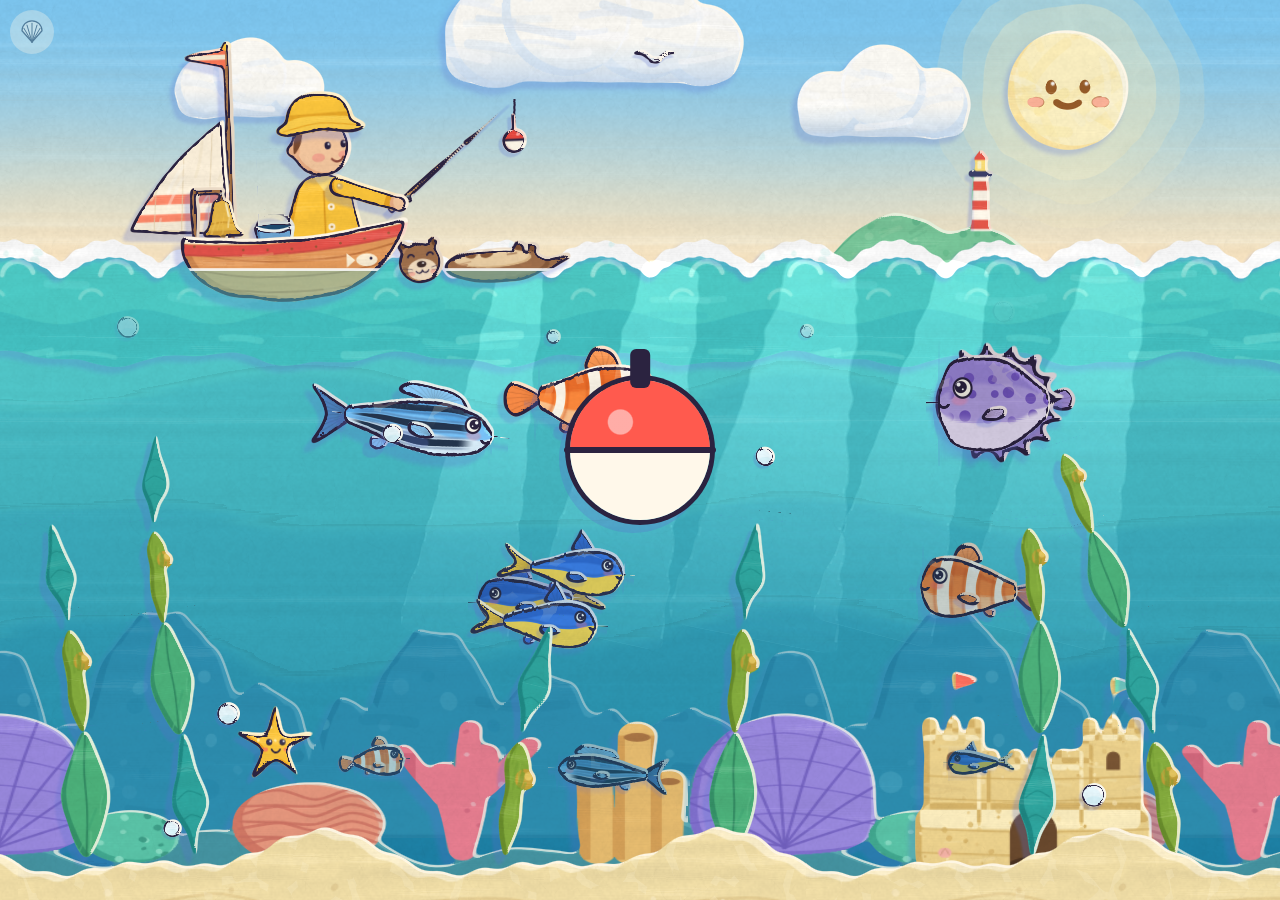
==== index.html @ 13b38cd4 "Publish build from source 8843544" ====
<!doctype html>
<html lang="en">
<head>
<meta charset="utf-8">
<meta name="viewport" content="width=device-width,initial-scale=1,viewport-fit=cover">
<meta name="theme-color" content="#7EC8F2">
<meta name="description" content="Fish, fish! A gentle fishing game for little ocean explorers.">
<title>Fish, fish!</title>
<link rel="icon" href="data:image/svg+xml,%3Csvg xmlns='http://www.w3.org/2000/svg' viewBox='0 0 64 64'%3E%3Ccircle cx='32' cy='38' r='20' fill='%23FFF8EA' stroke='%232B2340' stroke-width='4'/%3E%3Cpath d='M12 38a20 20 0 0 1 40 0z' fill='%23FF5A4E' stroke='%232B2340' stroke-width='4'/%3E%3Crect x='29' y='6' width='6' height='14' rx='3' fill='%232B2340'/%3E%3C/svg%3E">
<link rel="preload" href="fonts/TitanOne-Regular.ttf" as="font" type="font/ttf" crossorigin>
<link rel="stylesheet" href="app.css">
</head>
<body>
<canvas id="sea" aria-label="The sea. Tap a fish to catch it."></canvas>
<div id="ui"></div>
<noscript>Fish, fish! needs JavaScript. <a href="legacy/">Play the classic game</a>.</noscript>
<script type="module" src="app.js"></script>
<script nomodule>location.replace('legacy/');</script>
</body>
</html>
---- app.css ----
:root{--ink: #2B2340;--ui-ink: #24364F;--cream: #FFF8EA;--coral: #FF7A59;--sun: #FFC83D;--shadow: rgba(91, 111, 208, .28);--ring: .11em 0 0 var(--ink), .095em .055em 0 var(--ink), .055em .095em 0 var(--ink), 0 .11em 0 var(--ink), -.055em .095em 0 var(--ink), -.095em .055em 0 var(--ink), -.11em 0 0 var(--ink), -.095em -.055em 0 var(--ink), -.055em -.095em 0 var(--ink), 0 -.11em 0 var(--ink), .055em -.095em 0 var(--ink), .095em -.055em 0 var(--ink)}html,body{margin:0;height:100%;background:var(--cream);overflow:hidden;overscroll-behavior:none}body{-webkit-tap-highlight-color:transparent;-webkit-user-select:none;user-select:none;touch-action:none;-webkit-touch-callout:none}#sea{position:fixed;inset:0;width:100vw;height:100vh;height:100dvh;display:block;touch-action:none}#ui{position:fixed;inset:0;pointer-events:none;font-family:Titan One,Arial Rounded MT Bold,system-ui,sans-serif;color:var(--ui-ink)}#ui button{pointer-events:auto;border:0;padding:0;margin:0;cursor:pointer;font:inherit;color:inherit}#ui button:focus-visible{outline:4px solid var(--sun);outline-offset:4px}#ui [hidden]{display:none!important}.ink{color:var(--cream);text-shadow:var(--ring),-.1em .16em 0 var(--shadow)}.ink-dark{color:var(--ui-ink)}.caption{position:absolute;left:0;top:0;z-index:7;box-sizing:border-box;max-width:min(calc(100vw - 20px),17em);padding:.12em .25em .2em;font-size:var(--cap, 24px);line-height:1.12;letter-spacing:.01em;text-align:center;text-wrap:balance;opacity:0;transition:opacity .2s ease-out,transform .3s cubic-bezier(.3,.8,.3,1);will-change:transform}.caption.on{opacity:1}.play{position:absolute;left:50%;top:50%;z-index:6;width:min(140px,34vmin);height:min(140px,34vmin);transform:translate(-50%,-50%);border-radius:50%;box-shadow:0 0 0 5px var(--ink),-7px 9px 0 4px var(--shadow);background:radial-gradient(circle at 36% 30%,#ffffff80 0 9%,transparent 10%),linear-gradient(#FF5A4E 0 50%,var(--cream) 50%);animation:pulse .667s ease-in-out infinite alternate}.play-cap{position:absolute;left:50%;top:-22%;width:14%;height:28%;transform:translate(-50%);border-radius:6px;background:var(--ink)}.play:after{content:"";position:absolute;left:-4%;right:-4%;top:48%;height:4%;border-radius:4px;background:var(--ink)}@keyframes pulse{0%{transform:translate(-50%,-50%) scale(1)}to{transform:translate(-50%,-50%) scale(1.06)}}.pebble{position:absolute;z-index:6;width:72px;height:72px;display:grid;place-items:center;border-radius:30px 26px 29px 25px;background:var(--cream);box-shadow:inset 0 0 0 4px #e9d9bc,inset 0 -6px #f1e4cb,-5px 6px 0 var(--shadow);transition:transform .12s}.pebble svg{width:60%;height:60%}.pebble.pressed{transform:scale(.92)}.to-house{right:max(14px,env(safe-area-inset-right));top:max(14px,env(safe-area-inset-top))}.to-bait{left:max(64px,calc(env(safe-area-inset-left) + 54px));top:max(14px,env(safe-area-inset-top))}.to-bait{transition:transform .12s,opacity .3s}.to-bait.aside{opacity:0;pointer-events:none!important}.to-bait.glow{box-shadow:inset 0 0 0 4px #e9d9bc,inset 0 -6px #f1e4cb,-5px 6px 0 var(--shadow),0 0 0 6px #ffc83d99;animation:baitglow .667s ease-in-out infinite alternate}@keyframes baitglow{0%{transform:scale(1)}to{transform:scale(1.07)}}.to-boat{left:max(12px,env(safe-area-inset-left));top:max(12px,env(safe-area-inset-top));width:96px;height:96px;border-radius:40px 34px 38px 33px}.badge{position:absolute;right:-7px;top:-7px;min-width:34px;height:34px;padding:0 4px;box-sizing:border-box;border-radius:17px;background:var(--sun);font-size:24px;line-height:34px;text-align:center;box-shadow:0 0 0 3px var(--cream),-3px 4px 0 var(--shadow)}.pop-in{animation:popin .6s cubic-bezier(.34,1.56,.64,1)}.pop-in:after{content:"";position:absolute;inset:-14px;border-radius:40px;border:4px dotted var(--sun);animation:sparkle .9s ease-out forwards;pointer-events:none}.bounce{animation:bounce .5s cubic-bezier(.34,1.56,.64,1)}.wiggle{animation:wiggle .9s ease-in-out}@keyframes popin{0%{transform:scale(0)}to{transform:scale(1)}}@keyframes sparkle{0%{opacity:1;transform:scale(.8) rotate(0)}to{opacity:0;transform:scale(1.35) rotate(25deg)}}@keyframes bounce{0%{transform:scale(1)}35%{transform:scale(1.18,.88)}70%{transform:scale(.94,1.06)}to{transform:scale(1)}}@keyframes wiggle{0%,to{transform:rotate(0)}20%{transform:rotate(-9deg)}40%{transform:rotate(8deg)}60%{transform:rotate(-5deg)}80%{transform:rotate(3deg)}}.shell{position:absolute;z-index:6;left:max(10px,env(safe-area-inset-left));top:max(10px,env(safe-area-inset-top));width:44px;height:44px;border-radius:50%;display:grid;place-items:center;opacity:.5;background:#fff8eaa6!important;touch-action:none}.shell svg{grid-area:1 / 1;width:30px;height:30px}.shell .ring{width:44px;height:44px;transform:rotate(-90deg)}.shell .ring circle{fill:none;stroke:var(--coral);stroke-width:4;stroke-linecap:round;stroke-dasharray:132;stroke-dashoffset:132;transition:stroke-dashoffset .25s}.shell.holding{opacity:1}.shell.holding .ring circle{stroke-dashoffset:0;transition:stroke-dashoffset 2s linear}.parent{position:absolute;inset:0;z-index:9;display:grid;place-items:center;background:#24364f73;pointer-events:auto}.parent-card{box-sizing:border-box;width:min(420px,calc(100% - 24px));max-height:calc(100% - 24px);overflow:auto;padding:18px 20px;border-radius:18px;background:var(--cream);color:var(--ui-ink);box-shadow:-6px 8px 0 var(--shadow);font:16px/1.35 system-ui,-apple-system,Segoe UI,Roboto,sans-serif;-webkit-user-select:text;user-select:text}.parent-card h2{margin:0 0 8px;font:22px Titan One,system-ui,sans-serif}.pc-row{display:flex;align-items:center;justify-content:space-between;gap:12px;min-height:48px;border-bottom:1px solid #E9D9BC}.pc-row input[type=range]{width:55%;height:40px;accent-color:var(--coral)}.pc-row select{min-height:40px;font:inherit;border-radius:8px;border:1px solid #D9C7A6;background:#fff;color:inherit}.pc-check{justify-content:flex-start}.pc-check input{width:24px;height:24px;accent-color:var(--coral)}.pc-note{margin:12px 0;font-size:13px;opacity:.8}#ui .pc-done{width:100%;min-height:48px;border-radius:12px;background:var(--coral);color:var(--cream);font:20px Titan One,system-ui,sans-serif}@media (max-height: 560px){.parent-card{width:min(760px,calc(100% - 24px));padding:12px 18px}.parent-card h2{margin:0 0 2px;font-size:20px}.pc-rows{display:grid;grid-template-columns:1fr 1fr;column-gap:28px}.pc-row{min-height:44px}.pc-note{margin:6px 0 8px;font-size:12px}#ui .pc-done{min-height:44px}}.fishhouse{position:absolute;inset:0;z-index:5;pointer-events:auto;overflow:hidden;background:linear-gradient(#b9853f,#e9c27a 40%,#b9853f) 0 calc(var(--f, 120px) * .12) / 100% 6px no-repeat,radial-gradient(circle,#F0C9AE 0 3px,transparent 3.5px) 14px 20px / 56px 56px,repeating-linear-gradient(90deg,#f7ebd8 0 28px,#f2e2c7 28px 56px);animation:housein .35s ease-out}.floor{position:absolute;left:0;right:0;bottom:0;height:5%;min-height:14px;background:repeating-linear-gradient(90deg,#b07a4a 0 70px,#a06d41 70px 72px),#b07a4a;box-shadow:0 -4px #8e5f37}.wall{position:absolute;inset:0}@keyframes housein{0%{opacity:0;transform:scale(1.03)}to{opacity:1;transform:none}}.frame{position:absolute;left:0;top:0;width:var(--cw);height:var(--ch);background:none}.frame .string{position:absolute;left:50%;top:0;width:calc(var(--f) * .7);height:calc(var(--f) * .08);transform:translate(-50%);overflow:visible}.frame .string path{fill:none;stroke:#8e6a3e;stroke-width:2;vector-effect:non-scaling-stroke}.frame .string circle{fill:#8e6a3e}.frame .gilt{position:absolute;left:calc((var(--cw) - var(--f)) / 2);top:calc(var(--f) * .07);width:var(--f);height:var(--f);box-sizing:border-box;padding:calc(var(--f) * .085);border-radius:5px;background:linear-gradient(135deg,#e9c27a,#f8e2a6 22%,#c9974f 48%,#ebc67f 70%,#b9853f);box-shadow:inset 0 0 0 2px #b9853f,-6px 8px 0 var(--shadow);transform:rotate(var(--rot, 0deg));transition:box-shadow .2s}.frame .gilt:after{content:"";position:absolute;inset:calc(var(--f) * .032);border:3px dotted #FFF3C9E6;border-radius:3px;pointer-events:none}.frame .mat{position:relative;display:grid;place-items:center;width:100%;height:100%;overflow:hidden;background:#fff6e6;box-shadow:inset 1px 3px 8px #8a643033}.frame canvas{width:100%;height:100%;transform:scale(var(--k, 1.12))}.frame .hint{position:absolute;right:4%;bottom:4%;width:28%;height:28%}.frame .hint svg{width:100%;height:100%}.frame.found .hint{display:none}.frame .count{position:absolute;z-index:1;right:calc((var(--cw) - var(--f)) / 2 - 12px);top:calc(var(--f) * .07 - 12px);min-width:max(44px,calc(var(--f) * .3));height:max(44px,calc(var(--f) * .3));padding:0 6px;box-sizing:border-box;border-radius:999px;display:grid;place-items:center;background:var(--sun);font-size:max(24px,calc(var(--f) * .14));line-height:1;box-shadow:0 0 0 3px var(--cream),-3px 4px 0 var(--shadow)}.frame .tape{position:absolute;z-index:1;left:50%;top:calc(var(--f) * 1.07 - max(16px,var(--f) * .1));transform:translate(-50%) rotate(-2deg);min-width:calc(var(--f) * .6);height:max(32px,calc(var(--f) * .2));padding:0 .35em;box-sizing:border-box;display:grid;place-items:center;border-radius:3px;background:repeating-linear-gradient(90deg,#8A6A1E 0 2px,transparent 2px 10px) 0 0 / 100% 22% no-repeat,#ffd45e;box-shadow:-3px 4px 0 var(--shadow);font-size:max(24px,calc(var(--tag) * .9));line-height:1;white-space:nowrap}.frame .tag{position:absolute;left:50%;top:calc(var(--f) * 1.07 + max(16px,var(--f) * .1) + 6px);transform:translate(-50%) rotate(var(--rot, 0deg));padding:.08em .45em .14em;border-radius:.35em;background:var(--cream);color:var(--ui-ink);font-size:var(--tag);line-height:1.1;white-space:nowrap;box-shadow:-3px 4px 0 var(--shadow)}.frame:not(.found) .tag{color:#24364fcc}.frame.glow .gilt{box-shadow:inset 0 0 0 2px #b9853f,0 0 0 5px #fff3c4,0 0 26px 10px #ffc83dcc}.frame.alive canvas{animation:alive .9s ease-in-out}.frame:active .gilt{transform:rotate(var(--rot, 0deg)) scale(.97)}@keyframes alive{0%,to{transform:scale(var(--k, 1.12)) rotate(0)}25%{transform:scale(var(--k, 1.12)) rotate(-6deg) translate(-3%)}60%{transform:scale(var(--k, 1.12)) rotate(5deg) translate(3%)}}.sr{position:absolute!important;width:1px;height:1px;margin:-1px;padding:0;overflow:hidden;clip:rect(0 0 0 0);white-space:nowrap;border:0}.rm *,.rm *:before,.rm *:after{animation:none!important;transition:none!important}.rm .shell.holding .ring circle{transition:stroke-dashoffset 2s linear!important}@media (prefers-reduced-motion: reduce){.play,.fishhouse{animation:none}.caption{transition:opacity .2s}}
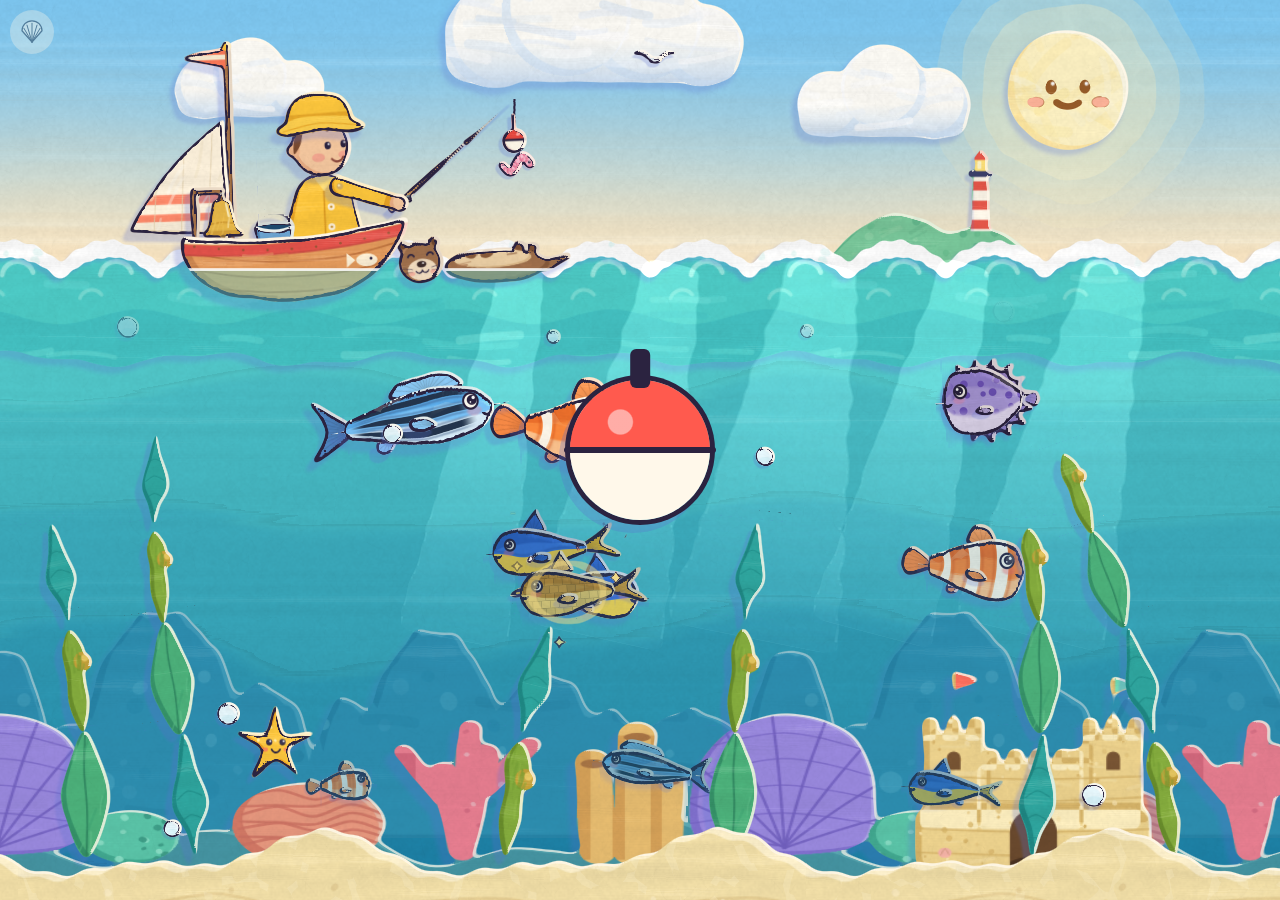
==== commit e8afa50e: "Publish build from source 41d0cc7" ====
--- a/index.html
+++ b/index.html
@@ -14,6 +14,18 @@
 <canvas id="sea" aria-label="The sea. Tap a fish to catch it."></canvas>
 <div id="ui"></div>
 <noscript>Fish, fish! needs JavaScript. <a href="legacy/">Play the classic game</a>.</noscript>
+<link rel="modulepreload" href="chunks/chunk-26NFDJY2.js">
+<link rel="modulepreload" href="chunks/chunk-4QNV5HJK.js">
+<link rel="modulepreload" href="chunks/chunk-6YG2UMKJ.js">
+<link rel="modulepreload" href="chunks/chunk-BCVHELNS.js">
+<link rel="modulepreload" href="chunks/chunk-CMGGRLRL.js">
+<link rel="modulepreload" href="chunks/chunk-DDT7ICT4.js">
+<link rel="modulepreload" href="chunks/chunk-ESL3A3WY.js">
+<link rel="modulepreload" href="chunks/chunk-MYTQHYA6.js">
+<link rel="modulepreload" href="chunks/chunk-RKHXBYIR.js">
+<link rel="modulepreload" href="chunks/chunk-SCRMUO7F.js">
+<link rel="modulepreload" href="chunks/chunk-T3AFY7NV.js">
+<link rel="modulepreload" href="chunks/chunk-URKZX5PR.js">
 <script type="module" src="app.js"></script>
 <script nomodule>location.replace('legacy/');</script>
 </body>
--- a/app.css
+++ b/app.css
@@ -1 +1 @@
-:root{--ink: #2B2340;--ui-ink: #24364F;--cream: #FFF8EA;--coral: #FF7A59;--sun: #FFC83D;--shadow: rgba(91, 111, 208, .28);--ring: .11em 0 0 var(--ink), .095em .055em 0 var(--ink), .055em .095em 0 var(--ink), 0 .11em 0 var(--ink), -.055em .095em 0 var(--ink), -.095em .055em 0 var(--ink), -.11em 0 0 var(--ink), -.095em -.055em 0 var(--ink), -.055em -.095em 0 var(--ink), 0 -.11em 0 var(--ink), .055em -.095em 0 var(--ink), .095em -.055em 0 var(--ink)}html,body{margin:0;height:100%;background:var(--cream);overflow:hidden;overscroll-behavior:none}body{-webkit-tap-highlight-color:transparent;-webkit-user-select:none;user-select:none;touch-action:none;-webkit-touch-callout:none}#sea{position:fixed;inset:0;width:100vw;height:100vh;height:100dvh;display:block;touch-action:none}#ui{position:fixed;inset:0;pointer-events:none;font-family:Titan One,Arial Rounded MT Bold,system-ui,sans-serif;color:var(--ui-ink)}#ui button{pointer-events:auto;border:0;padding:0;margin:0;cursor:pointer;font:inherit;color:inherit}#ui button:focus-visible{outline:4px solid var(--sun);outline-offset:4px}#ui [hidden]{display:none!important}.ink{color:var(--cream);text-shadow:var(--ring),-.1em .16em 0 var(--shadow)}.ink-dark{color:var(--ui-ink)}.caption{position:absolute;left:0;top:0;z-index:7;box-sizing:border-box;max-width:min(calc(100vw - 20px),17em);padding:.12em .25em .2em;font-size:var(--cap, 24px);line-height:1.12;letter-spacing:.01em;text-align:center;text-wrap:balance;opacity:0;transition:opacity .2s ease-out,transform .3s cubic-bezier(.3,.8,.3,1);will-change:transform}.caption.on{opacity:1}.play{position:absolute;left:50%;top:50%;z-index:6;width:min(140px,34vmin);height:min(140px,34vmin);transform:translate(-50%,-50%);border-radius:50%;box-shadow:0 0 0 5px var(--ink),-7px 9px 0 4px var(--shadow);background:radial-gradient(circle at 36% 30%,#ffffff80 0 9%,transparent 10%),linear-gradient(#FF5A4E 0 50%,var(--cream) 50%);animation:pulse .667s ease-in-out infinite alternate}.play-cap{position:absolute;left:50%;top:-22%;width:14%;height:28%;transform:translate(-50%);border-radius:6px;background:var(--ink)}.play:after{content:"";position:absolute;left:-4%;right:-4%;top:48%;height:4%;border-radius:4px;background:var(--ink)}@keyframes pulse{0%{transform:translate(-50%,-50%) scale(1)}to{transform:translate(-50%,-50%) scale(1.06)}}.pebble{position:absolute;z-index:6;width:72px;height:72px;display:grid;place-items:center;border-radius:30px 26px 29px 25px;background:var(--cream);box-shadow:inset 0 0 0 4px #e9d9bc,inset 0 -6px #f1e4cb,-5px 6px 0 var(--shadow);transition:transform .12s}.pebble svg{width:60%;height:60%}.pebble.pressed{transform:scale(.92)}.to-house{right:max(14px,env(safe-area-inset-right));top:max(14px,env(safe-area-inset-top))}.to-bait{left:max(64px,calc(env(safe-area-inset-left) + 54px));top:max(14px,env(safe-area-inset-top))}.to-bait{transition:transform .12s,opacity .3s}.to-bait.aside{opacity:0;pointer-events:none!important}.to-bait.glow{box-shadow:inset 0 0 0 4px #e9d9bc,inset 0 -6px #f1e4cb,-5px 6px 0 var(--shadow),0 0 0 6px #ffc83d99;animation:baitglow .667s ease-in-out infinite alternate}@keyframes baitglow{0%{transform:scale(1)}to{transform:scale(1.07)}}.to-boat{left:max(12px,env(safe-area-inset-left));top:max(12px,env(safe-area-inset-top));width:96px;height:96px;border-radius:40px 34px 38px 33px}.badge{position:absolute;right:-7px;top:-7px;min-width:34px;height:34px;padding:0 4px;box-sizing:border-box;border-radius:17px;background:var(--sun);font-size:24px;line-height:34px;text-align:center;box-shadow:0 0 0 3px var(--cream),-3px 4px 0 var(--shadow)}.pop-in{animation:popin .6s cubic-bezier(.34,1.56,.64,1)}.pop-in:after{content:"";position:absolute;inset:-14px;border-radius:40px;border:4px dotted var(--sun);animation:sparkle .9s ease-out forwards;pointer-events:none}.bounce{animation:bounce .5s cubic-bezier(.34,1.56,.64,1)}.wiggle{animation:wiggle .9s ease-in-out}@keyframes popin{0%{transform:scale(0)}to{transform:scale(1)}}@keyframes sparkle{0%{opacity:1;transform:scale(.8) rotate(0)}to{opacity:0;transform:scale(1.35) rotate(25deg)}}@keyframes bounce{0%{transform:scale(1)}35%{transform:scale(1.18,.88)}70%{transform:scale(.94,1.06)}to{transform:scale(1)}}@keyframes wiggle{0%,to{transform:rotate(0)}20%{transform:rotate(-9deg)}40%{transform:rotate(8deg)}60%{transform:rotate(-5deg)}80%{transform:rotate(3deg)}}.shell{position:absolute;z-index:6;left:max(10px,env(safe-area-inset-left));top:max(10px,env(safe-area-inset-top));width:44px;height:44px;border-radius:50%;display:grid;place-items:center;opacity:.5;background:#fff8eaa6!important;touch-action:none}.shell svg{grid-area:1 / 1;width:30px;height:30px}.shell .ring{width:44px;height:44px;transform:rotate(-90deg)}.shell .ring circle{fill:none;stroke:var(--coral);stroke-width:4;stroke-linecap:round;stroke-dasharray:132;stroke-dashoffset:132;transition:stroke-dashoffset .25s}.shell.holding{opacity:1}.shell.holding .ring circle{stroke-dashoffset:0;transition:stroke-dashoffset 2s linear}.parent{position:absolute;inset:0;z-index:9;display:grid;place-items:center;background:#24364f73;pointer-events:auto}.parent-card{box-sizing:border-box;width:min(420px,calc(100% - 24px));max-height:calc(100% - 24px);overflow:auto;padding:18px 20px;border-radius:18px;background:var(--cream);color:var(--ui-ink);box-shadow:-6px 8px 0 var(--shadow);font:16px/1.35 system-ui,-apple-system,Segoe UI,Roboto,sans-serif;-webkit-user-select:text;user-select:text}.parent-card h2{margin:0 0 8px;font:22px Titan One,system-ui,sans-serif}.pc-row{display:flex;align-items:center;justify-content:space-between;gap:12px;min-height:48px;border-bottom:1px solid #E9D9BC}.pc-row input[type=range]{width:55%;height:40px;accent-color:var(--coral)}.pc-row select{min-height:40px;font:inherit;border-radius:8px;border:1px solid #D9C7A6;background:#fff;color:inherit}.pc-check{justify-content:flex-start}.pc-check input{width:24px;height:24px;accent-color:var(--coral)}.pc-note{margin:12px 0;font-size:13px;opacity:.8}#ui .pc-done{width:100%;min-height:48px;border-radius:12px;background:var(--coral);color:var(--cream);font:20px Titan One,system-ui,sans-serif}@media (max-height: 560px){.parent-card{width:min(760px,calc(100% - 24px));padding:12px 18px}.parent-card h2{margin:0 0 2px;font-size:20px}.pc-rows{display:grid;grid-template-columns:1fr 1fr;column-gap:28px}.pc-row{min-height:44px}.pc-note{margin:6px 0 8px;font-size:12px}#ui .pc-done{min-height:44px}}.fishhouse{position:absolute;inset:0;z-index:5;pointer-events:auto;overflow:hidden;background:linear-gradient(#b9853f,#e9c27a 40%,#b9853f) 0 calc(var(--f, 120px) * .12) / 100% 6px no-repeat,radial-gradient(circle,#F0C9AE 0 3px,transparent 3.5px) 14px 20px / 56px 56px,repeating-linear-gradient(90deg,#f7ebd8 0 28px,#f2e2c7 28px 56px);animation:housein .35s ease-out}.floor{position:absolute;left:0;right:0;bottom:0;height:5%;min-height:14px;background:repeating-linear-gradient(90deg,#b07a4a 0 70px,#a06d41 70px 72px),#b07a4a;box-shadow:0 -4px #8e5f37}.wall{position:absolute;inset:0}@keyframes housein{0%{opacity:0;transform:scale(1.03)}to{opacity:1;transform:none}}.frame{position:absolute;left:0;top:0;width:var(--cw);height:var(--ch);background:none}.frame .string{position:absolute;left:50%;top:0;width:calc(var(--f) * .7);height:calc(var(--f) * .08);transform:translate(-50%);overflow:visible}.frame .string path{fill:none;stroke:#8e6a3e;stroke-width:2;vector-effect:non-scaling-stroke}.frame .string circle{fill:#8e6a3e}.frame .gilt{position:absolute;left:calc((var(--cw) - var(--f)) / 2);top:calc(var(--f) * .07);width:var(--f);height:var(--f);box-sizing:border-box;padding:calc(var(--f) * .085);border-radius:5px;background:linear-gradient(135deg,#e9c27a,#f8e2a6 22%,#c9974f 48%,#ebc67f 70%,#b9853f);box-shadow:inset 0 0 0 2px #b9853f,-6px 8px 0 var(--shadow);transform:rotate(var(--rot, 0deg));transition:box-shadow .2s}.frame .gilt:after{content:"";position:absolute;inset:calc(var(--f) * .032);border:3px dotted #FFF3C9E6;border-radius:3px;pointer-events:none}.frame .mat{position:relative;display:grid;place-items:center;width:100%;height:100%;overflow:hidden;background:#fff6e6;box-shadow:inset 1px 3px 8px #8a643033}.frame canvas{width:100%;height:100%;transform:scale(var(--k, 1.12))}.frame .hint{position:absolute;right:4%;bottom:4%;width:28%;height:28%}.frame .hint svg{width:100%;height:100%}.frame.found .hint{display:none}.frame .count{position:absolute;z-index:1;right:calc((var(--cw) - var(--f)) / 2 - 12px);top:calc(var(--f) * .07 - 12px);min-width:max(44px,calc(var(--f) * .3));height:max(44px,calc(var(--f) * .3));padding:0 6px;box-sizing:border-box;border-radius:999px;display:grid;place-items:center;background:var(--sun);font-size:max(24px,calc(var(--f) * .14));line-height:1;box-shadow:0 0 0 3px var(--cream),-3px 4px 0 var(--shadow)}.frame .tape{position:absolute;z-index:1;left:50%;top:calc(var(--f) * 1.07 - max(16px,var(--f) * .1));transform:translate(-50%) rotate(-2deg);min-width:calc(var(--f) * .6);height:max(32px,calc(var(--f) * .2));padding:0 .35em;box-sizing:border-box;display:grid;place-items:center;border-radius:3px;background:repeating-linear-gradient(90deg,#8A6A1E 0 2px,transparent 2px 10px) 0 0 / 100% 22% no-repeat,#ffd45e;box-shadow:-3px 4px 0 var(--shadow);font-size:max(24px,calc(var(--tag) * .9));line-height:1;white-space:nowrap}.frame .tag{position:absolute;left:50%;top:calc(var(--f) * 1.07 + max(16px,var(--f) * .1) + 6px);transform:translate(-50%) rotate(var(--rot, 0deg));padding:.08em .45em .14em;border-radius:.35em;background:var(--cream);color:var(--ui-ink);font-size:var(--tag);line-height:1.1;white-space:nowrap;box-shadow:-3px 4px 0 var(--shadow)}.frame:not(.found) .tag{color:#24364fcc}.frame.glow .gilt{box-shadow:inset 0 0 0 2px #b9853f,0 0 0 5px #fff3c4,0 0 26px 10px #ffc83dcc}.frame.alive canvas{animation:alive .9s ease-in-out}.frame:active .gilt{transform:rotate(var(--rot, 0deg)) scale(.97)}@keyframes alive{0%,to{transform:scale(var(--k, 1.12)) rotate(0)}25%{transform:scale(var(--k, 1.12)) rotate(-6deg) translate(-3%)}60%{transform:scale(var(--k, 1.12)) rotate(5deg) translate(3%)}}.sr{position:absolute!important;width:1px;height:1px;margin:-1px;padding:0;overflow:hidden;clip:rect(0 0 0 0);white-space:nowrap;border:0}.rm *,.rm *:before,.rm *:after{animation:none!important;transition:none!important}.rm .shell.holding .ring circle{transition:stroke-dashoffset 2s linear!important}@media (prefers-reduced-motion: reduce){.play,.fishhouse{animation:none}.caption{transition:opacity .2s}}
+:root{--ink: #2B2340;--ui-ink: #24364F;--cream: #FFF8EA;--coral: #FF7A59;--sun: #FFC83D;--shadow: rgba(91, 111, 208, .28);--ring: .11em 0 0 var(--ink), .095em .055em 0 var(--ink), .055em .095em 0 var(--ink), 0 .11em 0 var(--ink), -.055em .095em 0 var(--ink), -.095em .055em 0 var(--ink), -.11em 0 0 var(--ink), -.095em -.055em 0 var(--ink), -.055em -.095em 0 var(--ink), 0 -.11em 0 var(--ink), .055em -.095em 0 var(--ink), .095em -.055em 0 var(--ink)}html,body{margin:0;height:100%;background:var(--cream);overflow:hidden;overscroll-behavior:none}body{-webkit-tap-highlight-color:transparent;-webkit-user-select:none;user-select:none;touch-action:none;-webkit-touch-callout:none}#sea{position:fixed;inset:0;width:100vw;height:100vh;height:100dvh;display:block;touch-action:none}#ui{position:fixed;inset:0;pointer-events:none;font-family:Titan One,Arial Rounded MT Bold,system-ui,sans-serif;color:var(--ui-ink)}#ui button{pointer-events:auto;border:0;padding:0;margin:0;cursor:pointer;font:inherit;color:inherit}#ui button:focus-visible{outline:4px solid var(--sun);outline-offset:4px}#ui [hidden]{display:none!important}.ink{color:var(--cream);text-shadow:var(--ring),-.1em .16em 0 var(--shadow)}.ink-dark{color:var(--ui-ink)}.caption{position:absolute;left:0;top:0;z-index:7;box-sizing:border-box;max-width:min(calc(100vw - 20px),17em);padding:.12em .25em .2em;font-size:var(--cap, 24px);line-height:1.12;letter-spacing:.01em;text-align:center;text-wrap:balance;opacity:0;transition:opacity .2s ease-out,transform .3s cubic-bezier(.3,.8,.3,1);will-change:transform}.caption.on{opacity:1}.play{position:absolute;left:50%;top:50%;z-index:6;width:min(140px,34vmin);height:min(140px,34vmin);transform:translate(-50%,-50%);border-radius:50%;box-shadow:0 0 0 5px var(--ink),-7px 9px 0 4px var(--shadow);background:radial-gradient(circle at 36% 30%,#ffffff80 0 9%,transparent 10%),linear-gradient(#FF5A4E 0 50%,var(--cream) 50%);animation:pulse .667s ease-in-out infinite alternate}.play-cap{position:absolute;left:50%;top:-22%;width:14%;height:28%;transform:translate(-50%);border-radius:6px;background:var(--ink)}.play:after{content:"";position:absolute;left:-4%;right:-4%;top:48%;height:4%;border-radius:4px;background:var(--ink)}@keyframes pulse{0%{transform:translate(-50%,-50%) scale(1)}to{transform:translate(-50%,-50%) scale(1.06)}}.pebble{position:absolute;z-index:6;width:72px;height:72px;display:grid;place-items:center;border-radius:30px 26px 29px 25px;background:var(--cream);box-shadow:inset 0 0 0 4px #e9d9bc,inset 0 -6px #f1e4cb,-5px 6px 0 var(--shadow);transition:transform .12s}.pebble svg{width:60%;height:60%}.pebble.pressed{transform:scale(.92)}.to-house{right:max(14px,env(safe-area-inset-right));top:max(14px,env(safe-area-inset-top))}.to-bait{left:max(64px,calc(env(safe-area-inset-left) + 54px));top:max(14px,env(safe-area-inset-top))}.to-bait{transition:transform .12s,opacity .3s}.to-bait.aside{opacity:0;pointer-events:none!important}.to-bait.glow{box-shadow:inset 0 0 0 4px #e9d9bc,inset 0 -6px #f1e4cb,-5px 6px 0 var(--shadow),0 0 0 6px #ffc83d99;animation:baitglow .667s ease-in-out infinite alternate}@keyframes baitglow{0%{transform:scale(1)}to{transform:scale(1.07)}}.to-boat{left:max(12px,env(safe-area-inset-left));top:max(12px,env(safe-area-inset-top));width:96px;height:96px;border-radius:40px 34px 38px 33px}.badge{position:absolute;right:-7px;top:-7px;min-width:34px;height:34px;padding:0 4px;box-sizing:border-box;border-radius:17px;background:var(--sun);font-size:24px;line-height:34px;text-align:center;box-shadow:0 0 0 3px var(--cream),-3px 4px 0 var(--shadow)}.pop-in{animation:popin .6s cubic-bezier(.34,1.56,.64,1)}.pop-in:after{content:"";position:absolute;inset:-14px;border-radius:40px;border:4px dotted var(--sun);animation:sparkle .9s ease-out forwards;pointer-events:none}.bounce{animation:bounce .5s cubic-bezier(.34,1.56,.64,1)}.wiggle{animation:wiggle .9s ease-in-out}@keyframes popin{0%{transform:scale(0)}to{transform:scale(1)}}@keyframes sparkle{0%{opacity:1;transform:scale(.8) rotate(0)}to{opacity:0;transform:scale(1.35) rotate(25deg)}}@keyframes bounce{0%{transform:scale(1)}35%{transform:scale(1.18,.88)}70%{transform:scale(.94,1.06)}to{transform:scale(1)}}@keyframes wiggle{0%,to{transform:rotate(0)}20%{transform:rotate(-9deg)}40%{transform:rotate(8deg)}60%{transform:rotate(-5deg)}80%{transform:rotate(3deg)}}.shell{position:absolute;z-index:6;left:max(10px,env(safe-area-inset-left));top:max(10px,env(safe-area-inset-top));width:44px;height:44px;border-radius:50%;display:grid;place-items:center;opacity:.5;background:#fff8eaa6!important;touch-action:none}.shell svg{grid-area:1 / 1;width:30px;height:30px}.shell .ring{width:44px;height:44px;transform:rotate(-90deg)}.shell .ring circle{fill:none;stroke:var(--coral);stroke-width:4;stroke-linecap:round;stroke-dasharray:132;stroke-dashoffset:132;transition:stroke-dashoffset .25s}.shell.holding{opacity:1}.shell.holding .ring circle{stroke-dashoffset:0;transition:stroke-dashoffset 2s linear}.to-bait.open{transform:rotate(-8deg) scale(1.06)}.bait-fan{position:absolute;inset:0;z-index:7;pointer-events:none}.fan-bait{position:absolute;left:0;top:0;width:96px;height:96px;border-radius:40px 36px 38px 34px;animation:fanin .32s cubic-bezier(.34,1.56,.64,1) backwards;animation-delay:calc(var(--i, 0) * 60ms)}.fan-bait svg{width:66%;height:66%}.fan-bait.on{box-shadow:inset 0 0 0 4px #e9d9bc,inset 0 -6px #f1e4cb,-5px 6px 0 var(--shadow),0 0 0 5px var(--coral)}.fan-bait.glow{animation:fanin .32s cubic-bezier(.34,1.56,.64,1) backwards,fanglow .667s ease-in-out .4s infinite alternate;box-shadow:inset 0 0 0 4px #e9d9bc,-5px 6px 0 var(--shadow),0 0 0 7px #ffc83daa}.fan-bait.chosen{transition:transform .26s ease-in,opacity .26s;opacity:0}@keyframes fanin{0%{opacity:0;scale:.3}to{opacity:1;scale:1}}@keyframes fanglow{0%{scale:1}to{scale:1.07}}.sr{position:absolute!important;width:1px;height:1px;margin:-1px;padding:0;overflow:hidden;clip:rect(0 0 0 0);white-space:nowrap;border:0}.rm *,.rm *:before,.rm *:after{animation:none!important;transition:none!important}.rm .shell.holding .ring circle{transition:stroke-dashoffset 2s linear!important}@media (prefers-reduced-motion: reduce){.play,.fishhouse{animation:none}.caption{transition:opacity .2s}}
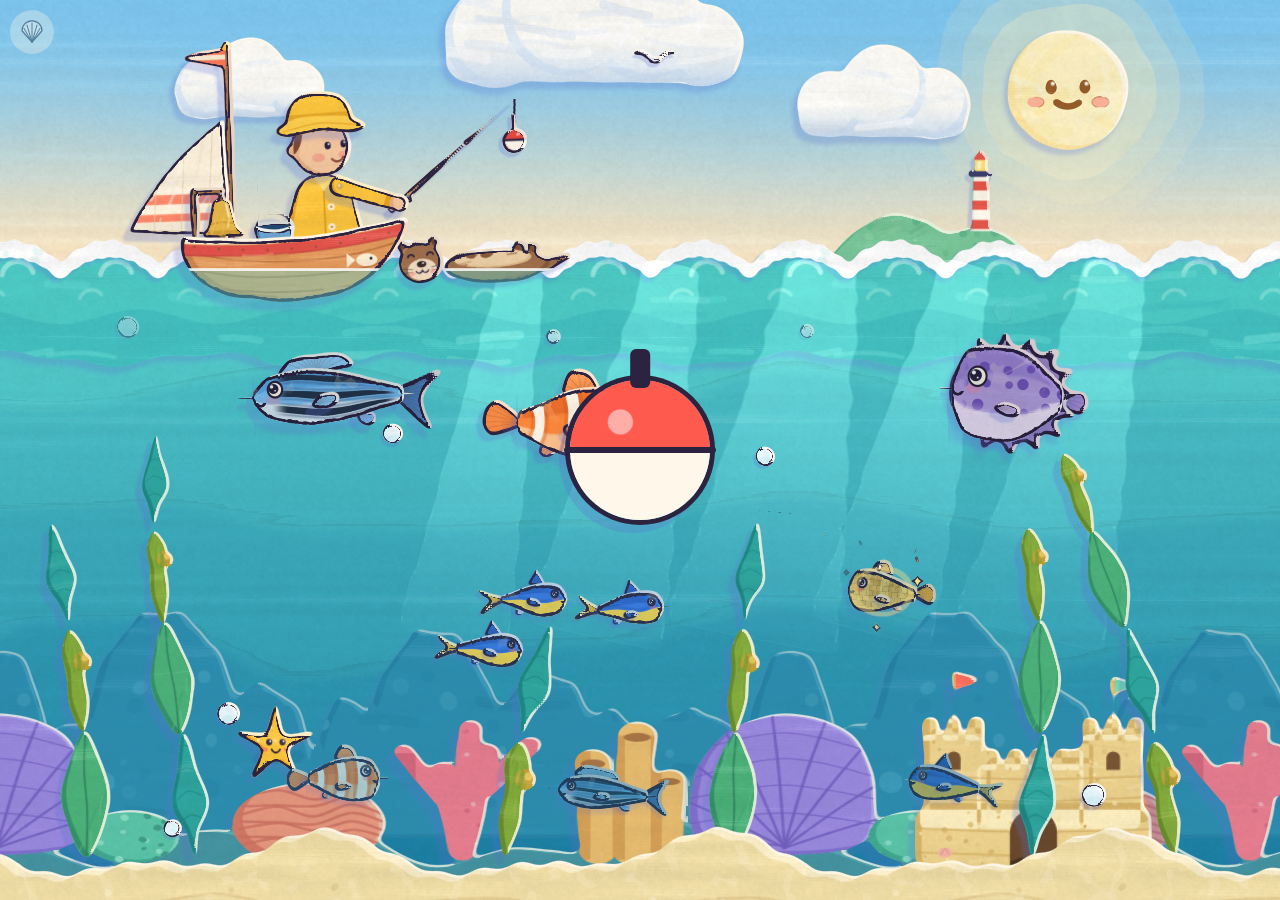
==== commit e9d61857: "Publish build from source 875d57b" ====
--- a/index.html
+++ b/index.html
@@ -14,18 +14,20 @@
 <canvas id="sea" aria-label="The sea. Tap a fish to catch it."></canvas>
 <div id="ui"></div>
 <noscript>Fish, fish! needs JavaScript. <a href="legacy/">Play the classic game</a>.</noscript>
-<link rel="modulepreload" href="chunks/chunk-26NFDJY2.js">
-<link rel="modulepreload" href="chunks/chunk-4QNV5HJK.js">
-<link rel="modulepreload" href="chunks/chunk-6YG2UMKJ.js">
-<link rel="modulepreload" href="chunks/chunk-BCVHELNS.js">
-<link rel="modulepreload" href="chunks/chunk-CMGGRLRL.js">
-<link rel="modulepreload" href="chunks/chunk-DDT7ICT4.js">
-<link rel="modulepreload" href="chunks/chunk-ESL3A3WY.js">
-<link rel="modulepreload" href="chunks/chunk-MYTQHYA6.js">
-<link rel="modulepreload" href="chunks/chunk-RKHXBYIR.js">
-<link rel="modulepreload" href="chunks/chunk-SCRMUO7F.js">
-<link rel="modulepreload" href="chunks/chunk-T3AFY7NV.js">
-<link rel="modulepreload" href="chunks/chunk-URKZX5PR.js">
+<link rel="modulepreload" href="chunks/chunk-35633W7U.js">
+<link rel="modulepreload" href="chunks/chunk-3EON7NZB.js">
+<link rel="modulepreload" href="chunks/chunk-4GID7IRE.js">
+<link rel="modulepreload" href="chunks/chunk-ANA4QH5R.js">
+<link rel="modulepreload" href="chunks/chunk-BGTP7UPM.js">
+<link rel="modulepreload" href="chunks/chunk-DO5OGGNJ.js">
+<link rel="modulepreload" href="chunks/chunk-FI5JD7FB.js">
+<link rel="modulepreload" href="chunks/chunk-HEZ2MEXD.js">
+<link rel="modulepreload" href="chunks/chunk-LV6RHJLH.js">
+<link rel="modulepreload" href="chunks/chunk-MSBOX6UJ.js">
+<link rel="modulepreload" href="chunks/chunk-SDPBF4BA.js">
+<link rel="modulepreload" href="chunks/chunk-TRHB35BH.js">
+<link rel="modulepreload" href="chunks/chunk-UNCE5M7V.js">
+<link rel="modulepreload" href="chunks/chunk-ZHW6Q54P.js">
 <script type="module" src="app.js"></script>
 <script nomodule>location.replace('legacy/');</script>
 </body>
--- a/app.css
+++ b/app.css
@@ -1 +1 @@
-:root{--ink: #2B2340;--ui-ink: #24364F;--cream: #FFF8EA;--coral: #FF7A59;--sun: #FFC83D;--shadow: rgba(91, 111, 208, .28);--ring: .11em 0 0 var(--ink), .095em .055em 0 var(--ink), .055em .095em 0 var(--ink), 0 .11em 0 var(--ink), -.055em .095em 0 var(--ink), -.095em .055em 0 var(--ink), -.11em 0 0 var(--ink), -.095em -.055em 0 var(--ink), -.055em -.095em 0 var(--ink), 0 -.11em 0 var(--ink), .055em -.095em 0 var(--ink), .095em -.055em 0 var(--ink)}html,body{margin:0;height:100%;background:var(--cream);overflow:hidden;overscroll-behavior:none}body{-webkit-tap-highlight-color:transparent;-webkit-user-select:none;user-select:none;touch-action:none;-webkit-touch-callout:none}#sea{position:fixed;inset:0;width:100vw;height:100vh;height:100dvh;display:block;touch-action:none}#ui{position:fixed;inset:0;pointer-events:none;font-family:Titan One,Arial Rounded MT Bold,system-ui,sans-serif;color:var(--ui-ink)}#ui button{pointer-events:auto;border:0;padding:0;margin:0;cursor:pointer;font:inherit;color:inherit}#ui button:focus-visible{outline:4px solid var(--sun);outline-offset:4px}#ui [hidden]{display:none!important}.ink{color:var(--cream);text-shadow:var(--ring),-.1em .16em 0 var(--shadow)}.ink-dark{color:var(--ui-ink)}.caption{position:absolute;left:0;top:0;z-index:7;box-sizing:border-box;max-width:min(calc(100vw - 20px),17em);padding:.12em .25em .2em;font-size:var(--cap, 24px);line-height:1.12;letter-spacing:.01em;text-align:center;text-wrap:balance;opacity:0;transition:opacity .2s ease-out,transform .3s cubic-bezier(.3,.8,.3,1);will-change:transform}.caption.on{opacity:1}.play{position:absolute;left:50%;top:50%;z-index:6;width:min(140px,34vmin);height:min(140px,34vmin);transform:translate(-50%,-50%);border-radius:50%;box-shadow:0 0 0 5px var(--ink),-7px 9px 0 4px var(--shadow);background:radial-gradient(circle at 36% 30%,#ffffff80 0 9%,transparent 10%),linear-gradient(#FF5A4E 0 50%,var(--cream) 50%);animation:pulse .667s ease-in-out infinite alternate}.play-cap{position:absolute;left:50%;top:-22%;width:14%;height:28%;transform:translate(-50%);border-radius:6px;background:var(--ink)}.play:after{content:"";position:absolute;left:-4%;right:-4%;top:48%;height:4%;border-radius:4px;background:var(--ink)}@keyframes pulse{0%{transform:translate(-50%,-50%) scale(1)}to{transform:translate(-50%,-50%) scale(1.06)}}.pebble{position:absolute;z-index:6;width:72px;height:72px;display:grid;place-items:center;border-radius:30px 26px 29px 25px;background:var(--cream);box-shadow:inset 0 0 0 4px #e9d9bc,inset 0 -6px #f1e4cb,-5px 6px 0 var(--shadow);transition:transform .12s}.pebble svg{width:60%;height:60%}.pebble.pressed{transform:scale(.92)}.to-house{right:max(14px,env(safe-area-inset-right));top:max(14px,env(safe-area-inset-top))}.to-bait{left:max(64px,calc(env(safe-area-inset-left) + 54px));top:max(14px,env(safe-area-inset-top))}.to-bait{transition:transform .12s,opacity .3s}.to-bait.aside{opacity:0;pointer-events:none!important}.to-bait.glow{box-shadow:inset 0 0 0 4px #e9d9bc,inset 0 -6px #f1e4cb,-5px 6px 0 var(--shadow),0 0 0 6px #ffc83d99;animation:baitglow .667s ease-in-out infinite alternate}@keyframes baitglow{0%{transform:scale(1)}to{transform:scale(1.07)}}.to-boat{left:max(12px,env(safe-area-inset-left));top:max(12px,env(safe-area-inset-top));width:96px;height:96px;border-radius:40px 34px 38px 33px}.badge{position:absolute;right:-7px;top:-7px;min-width:34px;height:34px;padding:0 4px;box-sizing:border-box;border-radius:17px;background:var(--sun);font-size:24px;line-height:34px;text-align:center;box-shadow:0 0 0 3px var(--cream),-3px 4px 0 var(--shadow)}.pop-in{animation:popin .6s cubic-bezier(.34,1.56,.64,1)}.pop-in:after{content:"";position:absolute;inset:-14px;border-radius:40px;border:4px dotted var(--sun);animation:sparkle .9s ease-out forwards;pointer-events:none}.bounce{animation:bounce .5s cubic-bezier(.34,1.56,.64,1)}.wiggle{animation:wiggle .9s ease-in-out}@keyframes popin{0%{transform:scale(0)}to{transform:scale(1)}}@keyframes sparkle{0%{opacity:1;transform:scale(.8) rotate(0)}to{opacity:0;transform:scale(1.35) rotate(25deg)}}@keyframes bounce{0%{transform:scale(1)}35%{transform:scale(1.18,.88)}70%{transform:scale(.94,1.06)}to{transform:scale(1)}}@keyframes wiggle{0%,to{transform:rotate(0)}20%{transform:rotate(-9deg)}40%{transform:rotate(8deg)}60%{transform:rotate(-5deg)}80%{transform:rotate(3deg)}}.shell{position:absolute;z-index:6;left:max(10px,env(safe-area-inset-left));top:max(10px,env(safe-area-inset-top));width:44px;height:44px;border-radius:50%;display:grid;place-items:center;opacity:.5;background:#fff8eaa6!important;touch-action:none}.shell svg{grid-area:1 / 1;width:30px;height:30px}.shell .ring{width:44px;height:44px;transform:rotate(-90deg)}.shell .ring circle{fill:none;stroke:var(--coral);stroke-width:4;stroke-linecap:round;stroke-dasharray:132;stroke-dashoffset:132;transition:stroke-dashoffset .25s}.shell.holding{opacity:1}.shell.holding .ring circle{stroke-dashoffset:0;transition:stroke-dashoffset 2s linear}.to-bait.open{transform:rotate(-8deg) scale(1.06)}.bait-fan{position:absolute;inset:0;z-index:7;pointer-events:none}.fan-bait{position:absolute;left:0;top:0;width:96px;height:96px;border-radius:40px 36px 38px 34px;animation:fanin .32s cubic-bezier(.34,1.56,.64,1) backwards;animation-delay:calc(var(--i, 0) * 60ms)}.fan-bait svg{width:66%;height:66%}.fan-bait.on{box-shadow:inset 0 0 0 4px #e9d9bc,inset 0 -6px #f1e4cb,-5px 6px 0 var(--shadow),0 0 0 5px var(--coral)}.fan-bait.glow{animation:fanin .32s cubic-bezier(.34,1.56,.64,1) backwards,fanglow .667s ease-in-out .4s infinite alternate;box-shadow:inset 0 0 0 4px #e9d9bc,-5px 6px 0 var(--shadow),0 0 0 7px #ffc83daa}.fan-bait.chosen{transition:transform .26s ease-in,opacity .26s;opacity:0}@keyframes fanin{0%{opacity:0;scale:.3}to{opacity:1;scale:1}}@keyframes fanglow{0%{scale:1}to{scale:1.07}}.sr{position:absolute!important;width:1px;height:1px;margin:-1px;padding:0;overflow:hidden;clip:rect(0 0 0 0);white-space:nowrap;border:0}.rm *,.rm *:before,.rm *:after{animation:none!important;transition:none!important}.rm .shell.holding .ring circle{transition:stroke-dashoffset 2s linear!important}@media (prefers-reduced-motion: reduce){.play,.fishhouse{animation:none}.caption{transition:opacity .2s}}
+:root{--ink: #2B2340;--ui-ink: #24364F;--cream: #FFF8EA;--coral: #FF7A59;--sun: #FFC83D;--shadow: rgba(91, 111, 208, .28);--ring: .11em 0 0 var(--ink), .095em .055em 0 var(--ink), .055em .095em 0 var(--ink), 0 .11em 0 var(--ink), -.055em .095em 0 var(--ink), -.095em .055em 0 var(--ink), -.11em 0 0 var(--ink), -.095em -.055em 0 var(--ink), -.055em -.095em 0 var(--ink), 0 -.11em 0 var(--ink), .055em -.095em 0 var(--ink), .095em -.055em 0 var(--ink)}html,body{margin:0;height:100%;background:var(--cream);overflow:hidden;overscroll-behavior:none}body{-webkit-tap-highlight-color:transparent;-webkit-user-select:none;user-select:none;touch-action:none;-webkit-touch-callout:none}#sea{position:fixed;inset:0;width:100vw;height:100vh;height:100dvh;display:block;touch-action:none}#ui{position:fixed;inset:0;pointer-events:none;font-family:Titan One,Arial Rounded MT Bold,system-ui,sans-serif;color:var(--ui-ink)}#ui button{pointer-events:auto;border:0;padding:0;margin:0;cursor:pointer;font:inherit;color:inherit}#ui button:focus-visible{outline:4px solid var(--sun);outline-offset:4px}#ui [hidden]{display:none!important}.ink{color:var(--cream);text-shadow:var(--ring),-.1em .16em 0 var(--shadow)}.ink-dark{color:var(--ui-ink)}.caption{position:absolute;left:0;top:0;z-index:7;box-sizing:border-box;max-width:min(calc(100vw - 20px),17em);padding:.12em .25em .2em;font-size:var(--cap, 24px);line-height:1.12;letter-spacing:.01em;text-align:center;text-wrap:balance;opacity:0;transition:opacity .2s ease-out,transform .3s cubic-bezier(.3,.8,.3,1);will-change:transform}.caption.on{opacity:1}.play{position:absolute;left:50%;top:50%;z-index:6;width:min(140px,34vmin);height:min(140px,34vmin);transform:translate(-50%,-50%);border-radius:50%;box-shadow:0 0 0 5px var(--ink),-7px 9px 0 4px var(--shadow);background:radial-gradient(circle at 36% 30%,#ffffff80 0 9%,transparent 10%),linear-gradient(#FF5A4E 0 50%,var(--cream) 50%);animation:pulse .667s ease-in-out infinite alternate}.play-cap{position:absolute;left:50%;top:-22%;width:14%;height:28%;transform:translate(-50%);border-radius:6px;background:var(--ink)}.play:after{content:"";position:absolute;left:-4%;right:-4%;top:48%;height:4%;border-radius:4px;background:var(--ink)}@keyframes pulse{0%{transform:translate(-50%,-50%) scale(1)}to{transform:translate(-50%,-50%) scale(1.06)}}.pebble{position:absolute;z-index:6;width:72px;height:72px;display:grid;place-items:center;border-radius:30px 26px 29px 25px;background:var(--cream);box-shadow:inset 0 0 0 4px #e9d9bc,inset 0 -6px #f1e4cb,-5px 6px 0 var(--shadow);transition:transform .12s}.pebble svg{width:60%;height:60%}.pebble.pressed{transform:scale(.92)}.to-house{right:max(14px,env(safe-area-inset-right));top:max(14px,env(safe-area-inset-top))}.to-map{right:max(14px,env(safe-area-inset-right));top:calc(max(14px,env(safe-area-inset-top)) + 82px);transition:transform .12s,opacity .3s}.to-map.aside{opacity:0;pointer-events:none!important}.to-bait{left:max(64px,calc(env(safe-area-inset-left) + 54px));top:max(14px,env(safe-area-inset-top))}.to-bait{transition:transform .12s,opacity .3s}.to-bait.aside{opacity:0;pointer-events:none!important}.to-bait.glow{box-shadow:inset 0 0 0 4px #e9d9bc,inset 0 -6px #f1e4cb,-5px 6px 0 var(--shadow),0 0 0 6px #ffc83d99;animation:baitglow .667s ease-in-out infinite alternate}@keyframes baitglow{0%{transform:scale(1)}to{transform:scale(1.07)}}.to-boat{left:max(12px,env(safe-area-inset-left));top:max(12px,env(safe-area-inset-top));width:96px;height:96px;border-radius:40px 34px 38px 33px}.badge{position:absolute;right:-7px;top:-7px;min-width:34px;height:34px;padding:0 4px;box-sizing:border-box;border-radius:17px;background:var(--sun);font-size:24px;line-height:34px;text-align:center;box-shadow:0 0 0 3px var(--cream),-3px 4px 0 var(--shadow)}.pop-in{animation:popin .6s cubic-bezier(.34,1.56,.64,1)}.pop-in:after{content:"";position:absolute;inset:-14px;border-radius:40px;border:4px dotted var(--sun);animation:sparkle .9s ease-out forwards;pointer-events:none}.bounce{animation:bounce .5s cubic-bezier(.34,1.56,.64,1)}.wiggle{animation:wiggle .9s ease-in-out}@keyframes popin{0%{transform:scale(0)}to{transform:scale(1)}}@keyframes sparkle{0%{opacity:1;transform:scale(.8) rotate(0)}to{opacity:0;transform:scale(1.35) rotate(25deg)}}@keyframes bounce{0%{transform:scale(1)}35%{transform:scale(1.18,.88)}70%{transform:scale(.94,1.06)}to{transform:scale(1)}}@keyframes wiggle{0%,to{transform:rotate(0)}20%{transform:rotate(-9deg)}40%{transform:rotate(8deg)}60%{transform:rotate(-5deg)}80%{transform:rotate(3deg)}}.shell{position:absolute;z-index:6;left:max(10px,env(safe-area-inset-left));top:max(10px,env(safe-area-inset-top));width:44px;height:44px;border-radius:50%;display:grid;place-items:center;opacity:.5;background:#fff8eaa6!important;touch-action:none}.shell svg{grid-area:1 / 1;width:30px;height:30px}.shell .ring{width:44px;height:44px;transform:rotate(-90deg)}.shell .ring circle{fill:none;stroke:var(--coral);stroke-width:4;stroke-linecap:round;stroke-dasharray:132;stroke-dashoffset:132;transition:stroke-dashoffset .25s}.shell.holding{opacity:1}.shell.holding .ring circle{stroke-dashoffset:0;transition:stroke-dashoffset 2s linear}.to-bait.open{transform:rotate(-8deg) scale(1.06)}.bait-fan{position:absolute;inset:0;z-index:7;pointer-events:none}.fan-bait{position:absolute;left:0;top:0;width:96px;height:96px;border-radius:40px 36px 38px 34px;animation:fanin .32s cubic-bezier(.34,1.56,.64,1) backwards;animation-delay:calc(var(--i, 0) * 60ms)}.fan-bait svg{width:66%;height:66%}.fan-bait.on{box-shadow:inset 0 0 0 4px #e9d9bc,inset 0 -6px #f1e4cb,-5px 6px 0 var(--shadow),0 0 0 5px var(--coral)}.fan-bait.glow{animation:fanin .32s cubic-bezier(.34,1.56,.64,1) backwards,fanglow .667s ease-in-out .4s infinite alternate;box-shadow:inset 0 0 0 4px #e9d9bc,-5px 6px 0 var(--shadow),0 0 0 7px #ffc83daa}.fan-bait.chosen{transition:transform .26s ease-in,opacity .26s;opacity:0}@keyframes fanin{0%{opacity:0;scale:.3}to{opacity:1;scale:1}}@keyframes fanglow{0%{scale:1}to{scale:1.07}}.sr{position:absolute!important;width:1px;height:1px;margin:-1px;padding:0;overflow:hidden;clip:rect(0 0 0 0);white-space:nowrap;border:0}.rm *,.rm *:before,.rm *:after{animation:none!important;transition:none!important}.rm .shell.holding .ring circle{transition:stroke-dashoffset 2s linear!important}@media (prefers-reduced-motion: reduce){.play,.fishhouse{animation:none}.caption{transition:opacity .2s}}
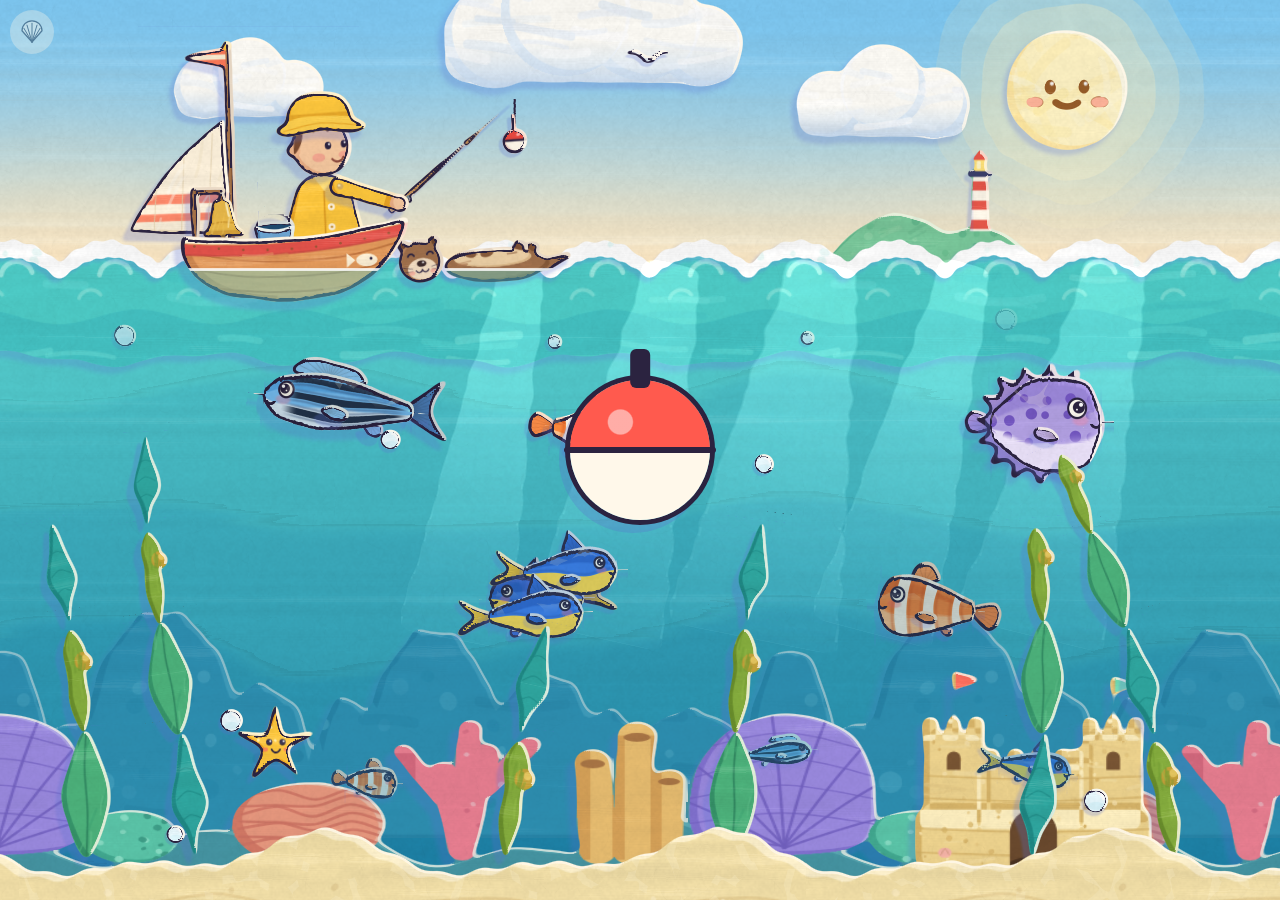
==== commit 112ac0d1: "Publish build from source 875d57b" ====
--- a/index.html
+++ b/index.html
@@ -14,20 +14,20 @@
 <canvas id="sea" aria-label="The sea. Tap a fish to catch it."></canvas>
 <div id="ui"></div>
 <noscript>Fish, fish! needs JavaScript. <a href="legacy/">Play the classic game</a>.</noscript>
-<link rel="modulepreload" href="chunks/chunk-35633W7U.js">
-<link rel="modulepreload" href="chunks/chunk-3EON7NZB.js">
-<link rel="modulepreload" href="chunks/chunk-4GID7IRE.js">
-<link rel="modulepreload" href="chunks/chunk-ANA4QH5R.js">
-<link rel="modulepreload" href="chunks/chunk-BGTP7UPM.js">
-<link rel="modulepreload" href="chunks/chunk-DO5OGGNJ.js">
-<link rel="modulepreload" href="chunks/chunk-FI5JD7FB.js">
-<link rel="modulepreload" href="chunks/chunk-HEZ2MEXD.js">
-<link rel="modulepreload" href="chunks/chunk-LV6RHJLH.js">
-<link rel="modulepreload" href="chunks/chunk-MSBOX6UJ.js">
-<link rel="modulepreload" href="chunks/chunk-SDPBF4BA.js">
-<link rel="modulepreload" href="chunks/chunk-TRHB35BH.js">
-<link rel="modulepreload" href="chunks/chunk-UNCE5M7V.js">
-<link rel="modulepreload" href="chunks/chunk-ZHW6Q54P.js">
+<link rel="modulepreload" href="chunks/chunk-4T54KGTD.js">
+<link rel="modulepreload" href="chunks/chunk-7X6G6UR6.js">
+<link rel="modulepreload" href="chunks/chunk-CCJKHPS2.js">
+<link rel="modulepreload" href="chunks/chunk-CT7R2FQQ.js">
+<link rel="modulepreload" href="chunks/chunk-EXNFNEN6.js">
+<link rel="modulepreload" href="chunks/chunk-G2KLIV6E.js">
+<link rel="modulepreload" href="chunks/chunk-HUWT6IE4.js">
+<link rel="modulepreload" href="chunks/chunk-JZCE2E2F.js">
+<link rel="modulepreload" href="chunks/chunk-MVKQIAZW.js">
+<link rel="modulepreload" href="chunks/chunk-PA2A4UJF.js">
+<link rel="modulepreload" href="chunks/chunk-QUA5SCUO.js">
+<link rel="modulepreload" href="chunks/chunk-QX6GQKPO.js">
+<link rel="modulepreload" href="chunks/chunk-UAF6LHJQ.js">
+<link rel="modulepreload" href="chunks/chunk-XBFXPV6L.js">
 <script type="module" src="app.js"></script>
 <script nomodule>location.replace('legacy/');</script>
 </body>
